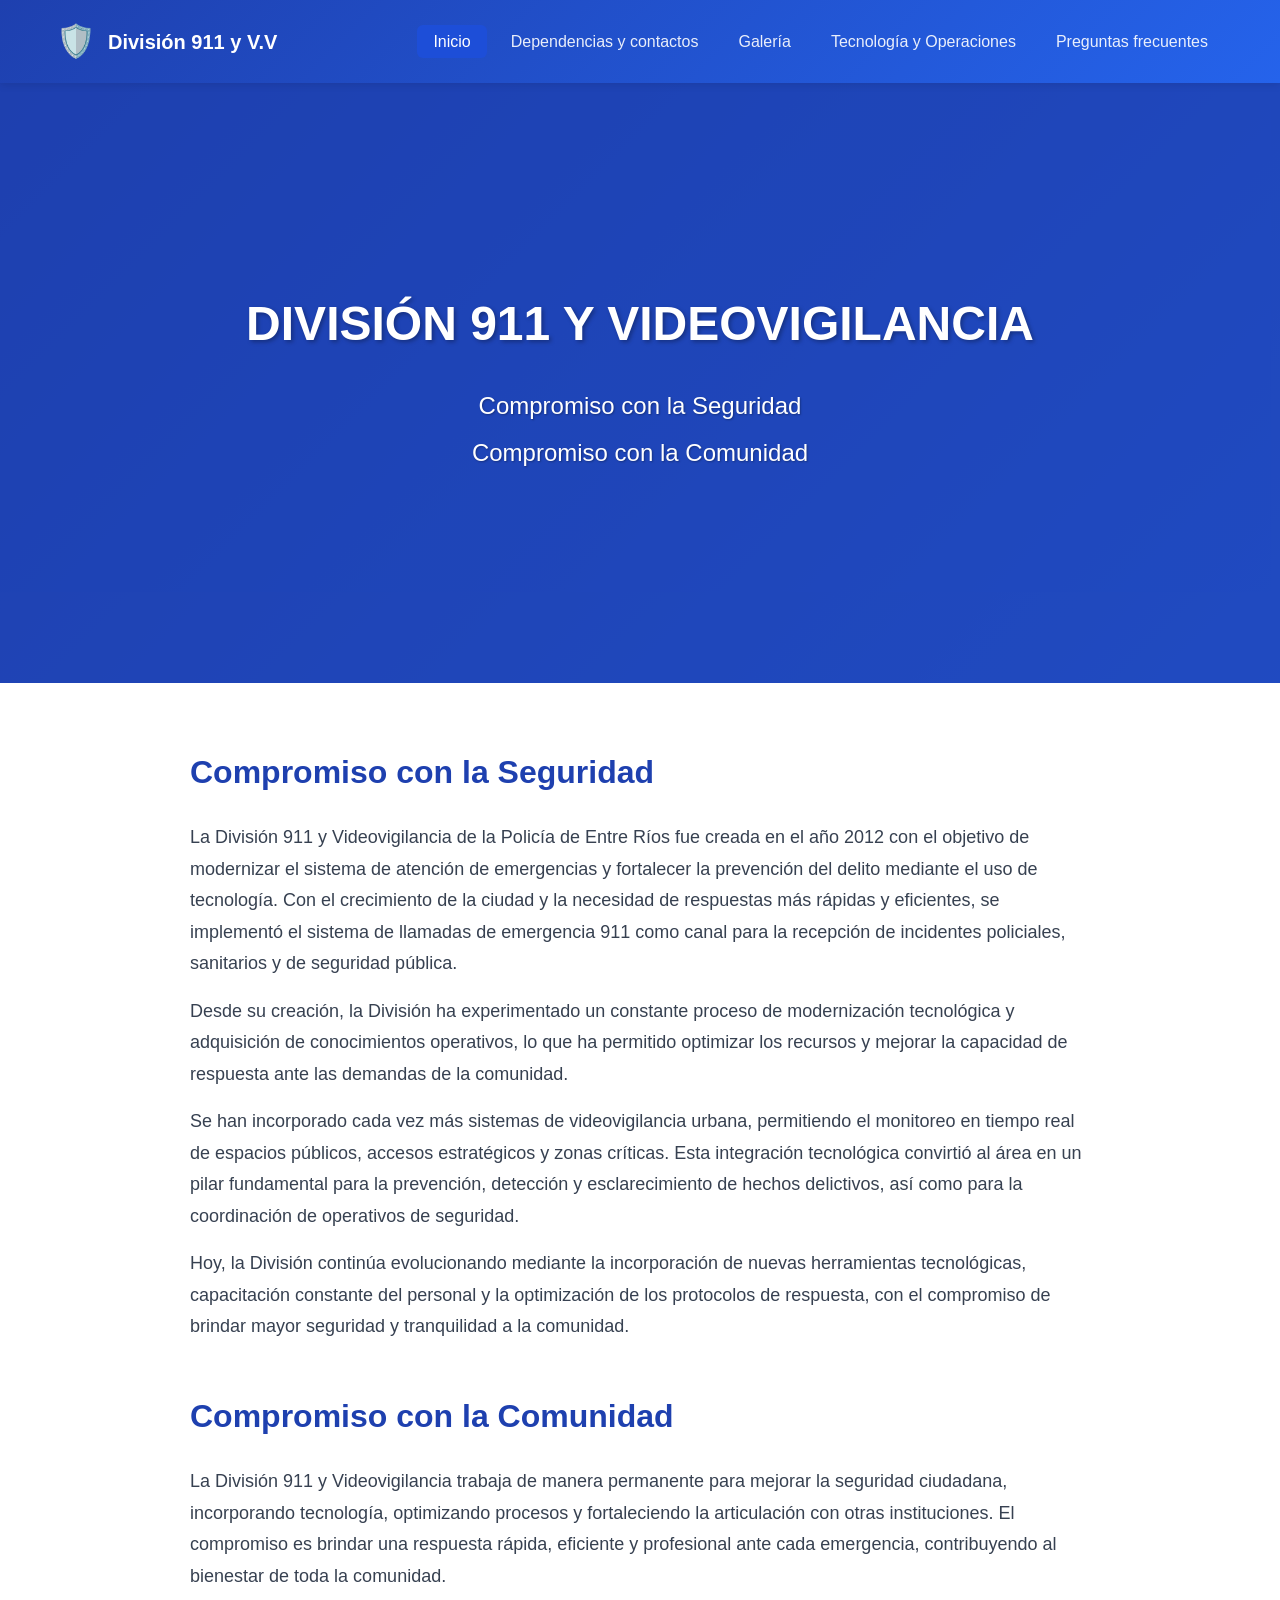
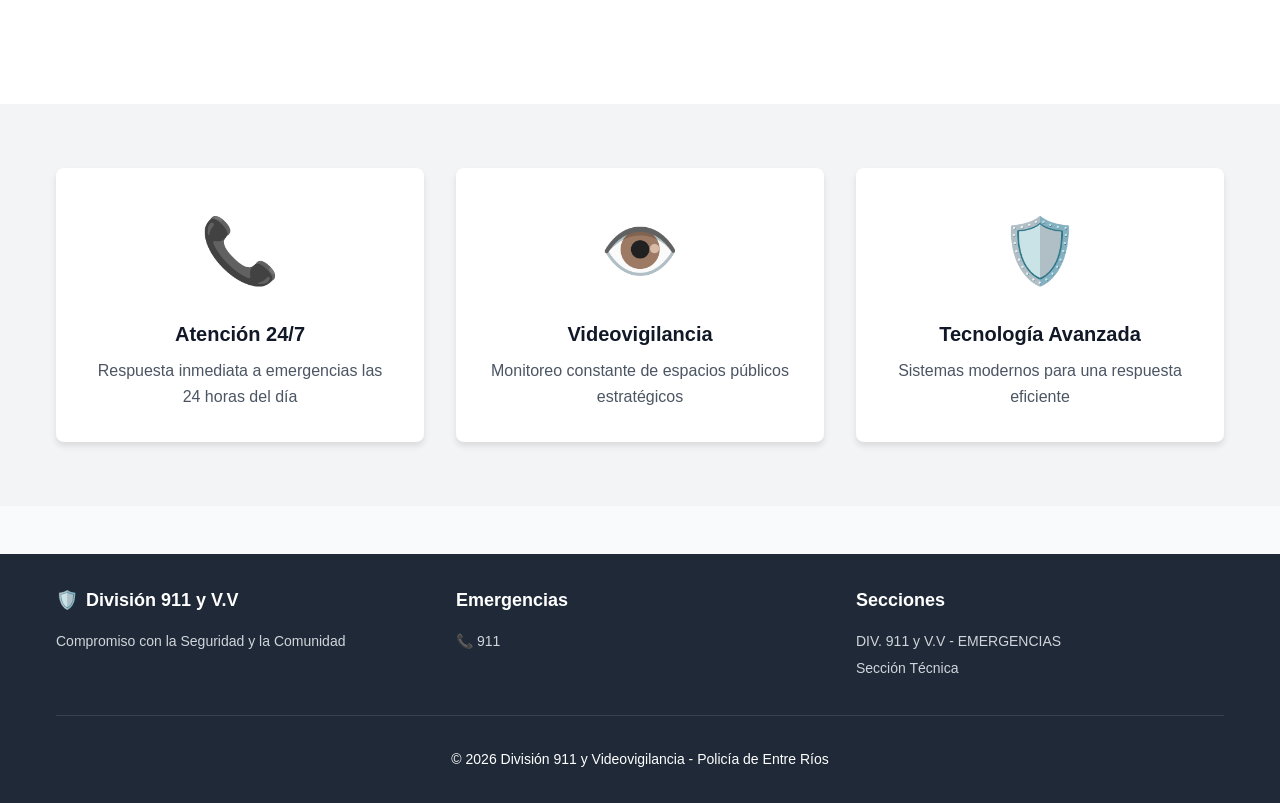
==== index.html @ e8bde353 "first commit" ====
<!DOCTYPE html>
<html lang="es">
<head>
    <meta charset="UTF-8">
    <meta name="viewport" content="width=device-width, initial-scale=1.0">
    <meta name="description" content="División 911 y Videovigilancia - Compromiso con la Seguridad y la Comunidad">
    <title>División 911 y V.V - Inicio</title>
    <link rel="stylesheet" href="css/styles.css">
</head>
<body>
    <header id="header"></header>
    
    <section class="hero-video">
        <div class="video-container">
            <iframe 
                src="https://drive.google.com/file/d/1fUwduKZ1fBTt2xZJSn-AL88l_NftDpho/preview" 
                allow="autoplay"
                allowfullscreen>
            </iframe>
        </div>
        <div class="hero-overlay">
            <div class="container">
                <h1 class="hero-title">DIVISIÓN 911 Y VIDEOVIGILANCIA</h1>
                <p class="hero-subtitle">Compromiso con la Seguridad</p>
                <p class="hero-subtitle">Compromiso con la Comunidad</p>
            </div>
        </div>
    </section>

    <section class="content-section bg-white">
        <div class="container">
            <div class="content-wrapper">
                <div class="content-block">
                    <h2 class="section-title">Compromiso con la Seguridad</h2>
                    <div class="text-content">
                        <p>
                            La División 911 y Videovigilancia de la Policía de Entre Ríos fue creada en el año 2012 con el objetivo de modernizar el sistema de atención de emergencias y fortalecer la prevención del delito mediante el uso de tecnología. Con el crecimiento de la ciudad y la necesidad de respuestas más rápidas y eficientes, se implementó el sistema de llamadas de emergencia 911 como canal para la recepción de incidentes policiales, sanitarios y de seguridad pública.
                        </p>
                        <p>
                            Desde su creación, la División ha experimentado un constante proceso de modernización tecnológica y adquisición de conocimientos operativos, lo que ha permitido optimizar los recursos y mejorar la capacidad de respuesta ante las demandas de la comunidad.
                        </p>
                        <p>
                            Se han incorporado cada vez más sistemas de videovigilancia urbana, permitiendo el monitoreo en tiempo real de espacios públicos, accesos estratégicos y zonas críticas. Esta integración tecnológica convirtió al área en un pilar fundamental para la prevención, detección y esclarecimiento de hechos delictivos, así como para la coordinación de operativos de seguridad.
                        </p>
                        <p>
                            Hoy, la División continúa evolucionando mediante la incorporación de nuevas herramientas tecnológicas, capacitación constante del personal y la optimización de los protocolos de respuesta, con el compromiso de brindar mayor seguridad y tranquilidad a la comunidad.
                        </p>
                    </div>
                </div>

                <div class="content-block">
                    <h2 class="section-title">Compromiso con la Comunidad</h2>
                    <div class="text-content">
                        <p>
                            La División 911 y Videovigilancia trabaja de manera permanente para mejorar la seguridad ciudadana, incorporando tecnología, optimizando procesos y fortaleciendo la articulación con otras instituciones. El compromiso es brindar una respuesta rápida, eficiente y profesional ante cada emergencia, contribuyendo al bienestar de toda la comunidad.
                        </p>
                    </div>
                </div>
            </div>
        </div>
    </section>

    <section class="features-section">
        <div class="container">
            <div class="features-grid">
                <div class="feature-card">
                    <div class="feature-icon">📞</div>
                    <h3>Atención 24/7</h3>
                    <p>Respuesta inmediata a emergencias las 24 horas del día</p>
                </div>
                <div class="feature-card">
                    <div class="feature-icon">👁️</div>
                    <h3>Videovigilancia</h3>
                    <p>Monitoreo constante de espacios públicos estratégicos</p>
                </div>
                <div class="feature-card">
                    <div class="feature-icon">🛡️</div>
                    <h3>Tecnología Avanzada</h3>
                    <p>Sistemas modernos para una respuesta eficiente</p>
                </div>
            </div>
        </div>
    </section>

    <footer id="footer"></footer>

    <script src="js/main.js"></script>
</body>
</html>
---- css/styles.css ----
* {
    margin: 0;
    padding: 0;
    box-sizing: border-box;
}

:root {
    --primary-50: #eff6ff;
    --primary-100: #dbeafe;
    --primary-200: #bfdbfe;
    --primary-300: #93c5fd;
    --primary-400: #60a5fa;
    --primary-500: #3b82f6;
    --primary-600: #2563eb;
    --primary-700: #1d4ed8;
    --primary-800: #1e40af;
    --primary-900: #1e3a8a;
    --gray-50: #f9fafb;
    --gray-100: #f3f4f6;
    --gray-200: #e5e7eb;
    --gray-300: #d1d5db;
    --gray-600: #4b5563;
    --gray-700: #374151;
    --gray-800: #1f2937;
    --gray-900: #111827;
}

body {
    font-family: -apple-system, BlinkMacSystemFont, 'Segoe UI', Roboto, 'Helvetica Neue', Arial, sans-serif;
    line-height: 1.6;
    color: var(--gray-900);
    background-color: var(--gray-50);
}

.container {
    max-width: 1200px;
    margin: 0 auto;
    padding: 0 1rem;
}

header {
    background: linear-gradient(135deg, var(--primary-800), var(--primary-600));
    color: white;
    position: sticky;
    top: 0;
    z-index: 1000;
    box-shadow: 0 2px 8px rgba(0,0,0,0.1);
}

.header-content {
    display: flex;
    justify-content: space-between;
    align-items: center;
    padding: 1rem 0;
}

.logo {
    display: flex;
    align-items: center;
    gap: 0.75rem;
    font-size: 1.25rem;
    font-weight: bold;
    text-decoration: none;
    color: white;
}

.logo-icon {
    font-size: 2rem;
}

nav ul {
    display: flex;
    list-style: none;
    gap: 0.5rem;
}

nav a {
    color: rgba(255, 255, 255, 0.9);
    text-decoration: none;
    padding: 0.5rem 1rem;
    border-radius: 0.375rem;
    transition: all 0.3s;
}

nav a:hover,
nav a.active {
    background-color: var(--primary-700);
    color: white;
}

.mobile-menu-btn {
    display: none;
    background: none;
    border: none;
    color: white;
    font-size: 1.5rem;
    cursor: pointer;
    padding: 0.5rem;
}

.mobile-nav {
    display: none;
    padding-bottom: 1rem;
}

.mobile-nav.active {
    display: block;
}

.mobile-nav ul {
    flex-direction: column;
    gap: 0;
}

.mobile-nav a {
    display: block;
}

.hero-video {
    position: relative;
    width: 100%;
    height: 600px;
    overflow: hidden;
    background: linear-gradient(135deg, var(--primary-800), var(--primary-600));
}

.video-container {
    position: absolute;
    top: 0;
    left: 0;
    width: 100%;
    height: 100%;
}

.video-container iframe {
    width: 100%;
    height: 100%;
    border: none;
    pointer-events: none;
}

.hero-overlay {
    position: absolute;
    top: 0;
    left: 0;
    width: 100%;
    height: 100%;
    background: rgba(30, 64, 175, 0.7);
    display: flex;
    align-items: center;
    justify-content: center;
    text-align: center;
    color: white;
}

.hero-title {
    font-size: 3rem;
    font-weight: bold;
    margin-bottom: 1.5rem;
    text-shadow: 2px 2px 4px rgba(0,0,0,0.3);
}

.hero-subtitle {
    font-size: 1.5rem;
    margin-bottom: 0.5rem;
    text-shadow: 1px 1px 2px rgba(0,0,0,0.3);
}

.page-hero {
    background: linear-gradient(135deg, var(--primary-700), var(--primary-500));
    color: white;
    padding: 4rem 0;
    text-align: center;
}

.page-hero h1 {
    font-size: 2.5rem;
    font-weight: bold;
    margin-bottom: 1rem;
}

.page-hero p {
    font-size: 1.25rem;
}

.hero-icon {
    font-size: 4rem;
    margin-bottom: 1rem;
}

.content-section {
    padding: 4rem 0;
}

.bg-white {
    background-color: white;
}

.bg-gray {
    background-color: var(--gray-50);
}

.content-wrapper {
    max-width: 900px;
    margin: 0 auto;
}

.content-block {
    margin-bottom: 3rem;
}

.section-title {
    font-size: 2rem;
    font-weight: bold;
    color: var(--primary-800);
    margin-bottom: 1.5rem;
}

.text-content p {
    margin-bottom: 1rem;
    color: var(--gray-700);
    font-size: 1.125rem;
    line-height: 1.75;
}

.features-section {
    background-color: var(--gray-100);
    padding: 4rem 0;
}

.features-grid {
    display: grid;
    grid-template-columns: repeat(auto-fit, minmax(280px, 1fr));
    gap: 2rem;
}

.feature-card {
    background: white;
    padding: 2rem;
    border-radius: 0.5rem;
    box-shadow: 0 4px 6px rgba(0,0,0,0.1);
    text-align: center;
    transition: transform 0.3s, box-shadow 0.3s;
}

.feature-card:hover {
    transform: translateY(-5px);
    box-shadow: 0 10px 20px rgba(0,0,0,0.15);
}

.feature-icon {
    font-size: 4rem;
    margin-bottom: 1rem;
}

.feature-card h3 {
    font-size: 1.25rem;
    font-weight: bold;
    margin-bottom: 0.5rem;
    color: var(--gray-900);
}

.feature-card p {
    color: var(--gray-600);
}

.contact-grid {
    display: grid;
    grid-template-columns: repeat(auto-fit, minmax(300px, 1fr));
    gap: 2rem;
    margin-bottom: 3rem;
}

.contact-card {
    background: linear-gradient(135deg, var(--primary-50), white);
    padding: 2rem;
    border-radius: 0.5rem;
    box-shadow: 0 4px 6px rgba(0,0,0,0.1);
    border: 1px solid var(--primary-100);
}

.contact-header {
    display: flex;
    align-items: center;
    margin-bottom: 1rem;
}

.contact-icon {
    background-color: var(--primary-600);
    color: white;
    padding: 0.75rem;
    border-radius: 0.5rem;
    margin-right: 1rem;
    font-size: 1.5rem;
}

.contact-card h2 {
    font-size: 1.5rem;
    font-weight: bold;
    color: var(--primary-800);
}

.emergency-number {
    font-size: 2.5rem;
    font-weight: bold;
    color: var(--primary-600);
    margin: 1rem 0;
}

.contact-info {
    color: var(--gray-700);
    margin: 0.5rem 0;
}

.sections-list {
    background: white;
    padding: 2rem;
    border-radius: 0.5rem;
    box-shadow: 0 4px 6px rgba(0,0,0,0.1);
    border: 1px solid var(--gray-200);
}

.section-items {
    display: flex;
    flex-direction: column;
    gap: 1rem;
}

.section-item {
    display: flex;
    align-items: flex-start;
    gap: 1rem;
}

.section-icon {
    background-color: var(--primary-100);
    color: var(--primary-600);
    padding: 0.5rem;
    border-radius: 0.375rem;
    font-size: 1.25rem;
    flex-shrink: 0;
}

.section-item h3 {
    font-size: 1.125rem;
    font-weight: bold;
    color: var(--gray-800);
    margin-bottom: 0.25rem;
}

.section-item p {
    color: var(--gray-600);
}

.gallery-grid {
    display: grid;
    grid-template-columns: repeat(auto-fill, minmax(300px, 1fr));
    gap: 1.5rem;
    margin-bottom: 3rem;
}

.gallery-item {
    background: white;
    border-radius: 0.5rem;
    box-shadow: 0 4px 6px rgba(0,0,0,0.1);
    overflow: hidden;
    transition: transform 0.3s, box-shadow 0.3s;
}

.gallery-item:hover {
    transform: translateY(-5px);
    box-shadow: 0 10px 20px rgba(0,0,0,0.15);
}

.gallery-image {
    width: 100%;
    height: 250px;
    object-fit: cover;
    background: linear-gradient(135deg, var(--primary-100), var(--primary-50));
    display: flex;
    align-items: center;
    justify-content: center;
    font-size: 4rem;
    color: var(--primary-300);
}

.gallery-info {
    padding: 1rem;
}

.gallery-category {
    display: inline-block;
    background-color: var(--primary-100);
    color: var(--primary-700);
    font-size: 0.75rem;
    font-weight: 600;
    padding: 0.25rem 0.75rem;
    border-radius: 9999px;
    margin-bottom: 0.5rem;
}

.gallery-info h3 {
    font-size: 1.125rem;
    font-weight: bold;
    color: var(--gray-800);
}

.info-box {
    background-color: var(--primary-50);
    border-left: 4px solid var(--primary-600);
    padding: 1.5rem;
    border-radius: 0 0.5rem 0.5rem 0;
    display: flex;
    gap: 1rem;
}

.info-icon {
    font-size: 1.5rem;
    color: var(--primary-600);
    flex-shrink: 0;
}

.info-box h3 {
    font-size: 1.125rem;
    font-weight: bold;
    color: var(--primary-800);
    margin-bottom: 0.5rem;
}

.info-box p {
    color: var(--gray-700);
    line-height: 1.6;
}

.tech-sections {
    display: flex;
    flex-direction: column;
    gap: 2rem;
}

.tech-card {
    background: white;
    border-radius: 0.5rem;
    box-shadow: 0 4px 6px rgba(0,0,0,0.1);
    overflow: hidden;
    transition: transform 0.3s, box-shadow 0.3s;
}

.tech-card:hover {
    transform: translateY(-3px);
    box-shadow: 0 10px 20px rgba(0,0,0,0.15);
}

.tech-header {
    padding: 1.5rem;
    color: white;
    display: flex;
    align-items: center;
    gap: 1rem;
}

.tech-icon {
    background-color: rgba(255, 255, 255, 0.2);
    padding: 0.75rem;
    border-radius: 0.5rem;
    font-size: 2rem;
}

.tech-header h2 {
    font-size: 1.5rem;
    font-weight: bold;
    text-transform: uppercase;
}

.tech-content {
    padding: 1.5rem;
}

.tech-content p {
    color: var(--gray-700);
    line-height: 1.75;
    margin-bottom: 1rem;
}

.tech-content p:last-child {
    margin-bottom: 0;
}

.color-blue .tech-header {
    background: linear-gradient(135deg, #3b82f6, #2563eb);
}

.color-green .tech-header {
    background: linear-gradient(135deg, #10b981, #059669);
}

.color-purple .tech-header {
    background: linear-gradient(135deg, #8b5cf6, #7c3aed);
}

.color-pink .tech-header {
    background: linear-gradient(135deg, #ec4899, #db2777);
}

.color-indigo .tech-header {
    background: linear-gradient(135deg, #6366f1, #4f46e5);
}

.color-orange .tech-header {
    background: linear-gradient(135deg, #f97316, #ea580c);
}

.color-red .tech-header {
    background: linear-gradient(135deg, #ef4444, #dc2626);
}

.faq-list {
    display: flex;
    flex-direction: column;
    gap: 1rem;
    margin: 2rem 0;
}

.faq-item {
    background: white;
    border-radius: 0.5rem;
    box-shadow: 0 2px 4px rgba(0,0,0,0.1);
    overflow: hidden;
}

.faq-question {
    width: 100%;
    padding: 1rem 1.5rem;
    background: none;
    border: none;
    text-align: left;
    font-size: 1.125rem;
    font-weight: bold;
    color: var(--gray-800);
    cursor: pointer;
    display: flex;
    justify-content: space-between;
    align-items: center;
    transition: background-color 0.3s;
}

.faq-question:hover {
    background-color: var(--gray-50);
}

.faq-icon {
    color: var(--primary-600);
    font-size: 1.5rem;
    transition: transform 0.3s;
}

.faq-item.active .faq-icon {
    transform: rotate(180deg);
}

.faq-answer {
    max-height: 0;
    overflow: hidden;
    transition: max-height 0.3s ease;
}

.faq-item.active .faq-answer {
    max-height: 500px;
}

.faq-answer-content {
    padding: 1rem 1.5rem;
    background-color: var(--gray-50);
    border-top: 1px solid var(--gray-200);
    color: var(--gray-700);
    line-height: 1.75;
}

.cta-box {
    background: white;
    padding: 2rem;
    border-radius: 0.5rem;
    box-shadow: 0 4px 6px rgba(0,0,0,0.1);
    text-align: center;
    margin-top: 3rem;
}

.cta-box h3 {
    font-size: 1.5rem;
    font-weight: bold;
    color: var(--primary-800);
    margin-bottom: 1rem;
}

.cta-box p {
    color: var(--gray-700);
    margin-bottom: 1.5rem;
    line-height: 1.6;
}

.cta-button {
    display: inline-flex;
    align-items: center;
    justify-content: center;
    background-color: var(--primary-600);
    color: white;
    padding: 0.75rem 2rem;
    border-radius: 0.5rem;
    font-weight: bold;
    font-size: 1.125rem;
    cursor: pointer;
    transition: background-color 0.3s;
}

.cta-button:hover {
    background-color: var(--primary-700);
}

footer {
    background-color: var(--gray-800);
    color: white;
    padding: 2rem 0;
    margin-top: 3rem;
}

.footer-content {
    display: grid;
    grid-template-columns: repeat(auto-fit, minmax(250px, 1fr));
    gap: 2rem;
    margin-bottom: 2rem;
}

.footer-section h3 {
    font-size: 1.125rem;
    font-weight: bold;
    margin-bottom: 1rem;
    display: flex;
    align-items: center;
    gap: 0.5rem;
}

.footer-section p,
.footer-section ul {
    color: var(--gray-300);
    font-size: 0.875rem;
}

.footer-section ul {
    list-style: none;
}

.footer-section li {
    margin-bottom: 0.25rem;
}

.footer-bottom {
    margin-top: 2rem;
    padding-top: 2rem;
    border-top: 1px solid var(--gray-700);
    text-align: center;
    color: var(--gray-400);
    font-size: 0.875rem;
}

@media (max-width: 768px) {
    nav {
        display: none;
    }

    .mobile-menu-btn {
        display: block;
    }

    .hero-title {
        font-size: 2rem;
    }

    .hero-subtitle {
        font-size: 1.125rem;
    }

    .hero-video {
        height: 400px;
    }

    .page-hero h1 {
        font-size: 2rem;
    }

    .section-title {
        font-size: 1.5rem;
    }

    .gallery-grid {
        grid-template-columns: 1fr;
    }

    .features-grid {
        grid-template-columns: 1fr;
    }

    .contact-grid {
        grid-template-columns: 1fr;
    }
}
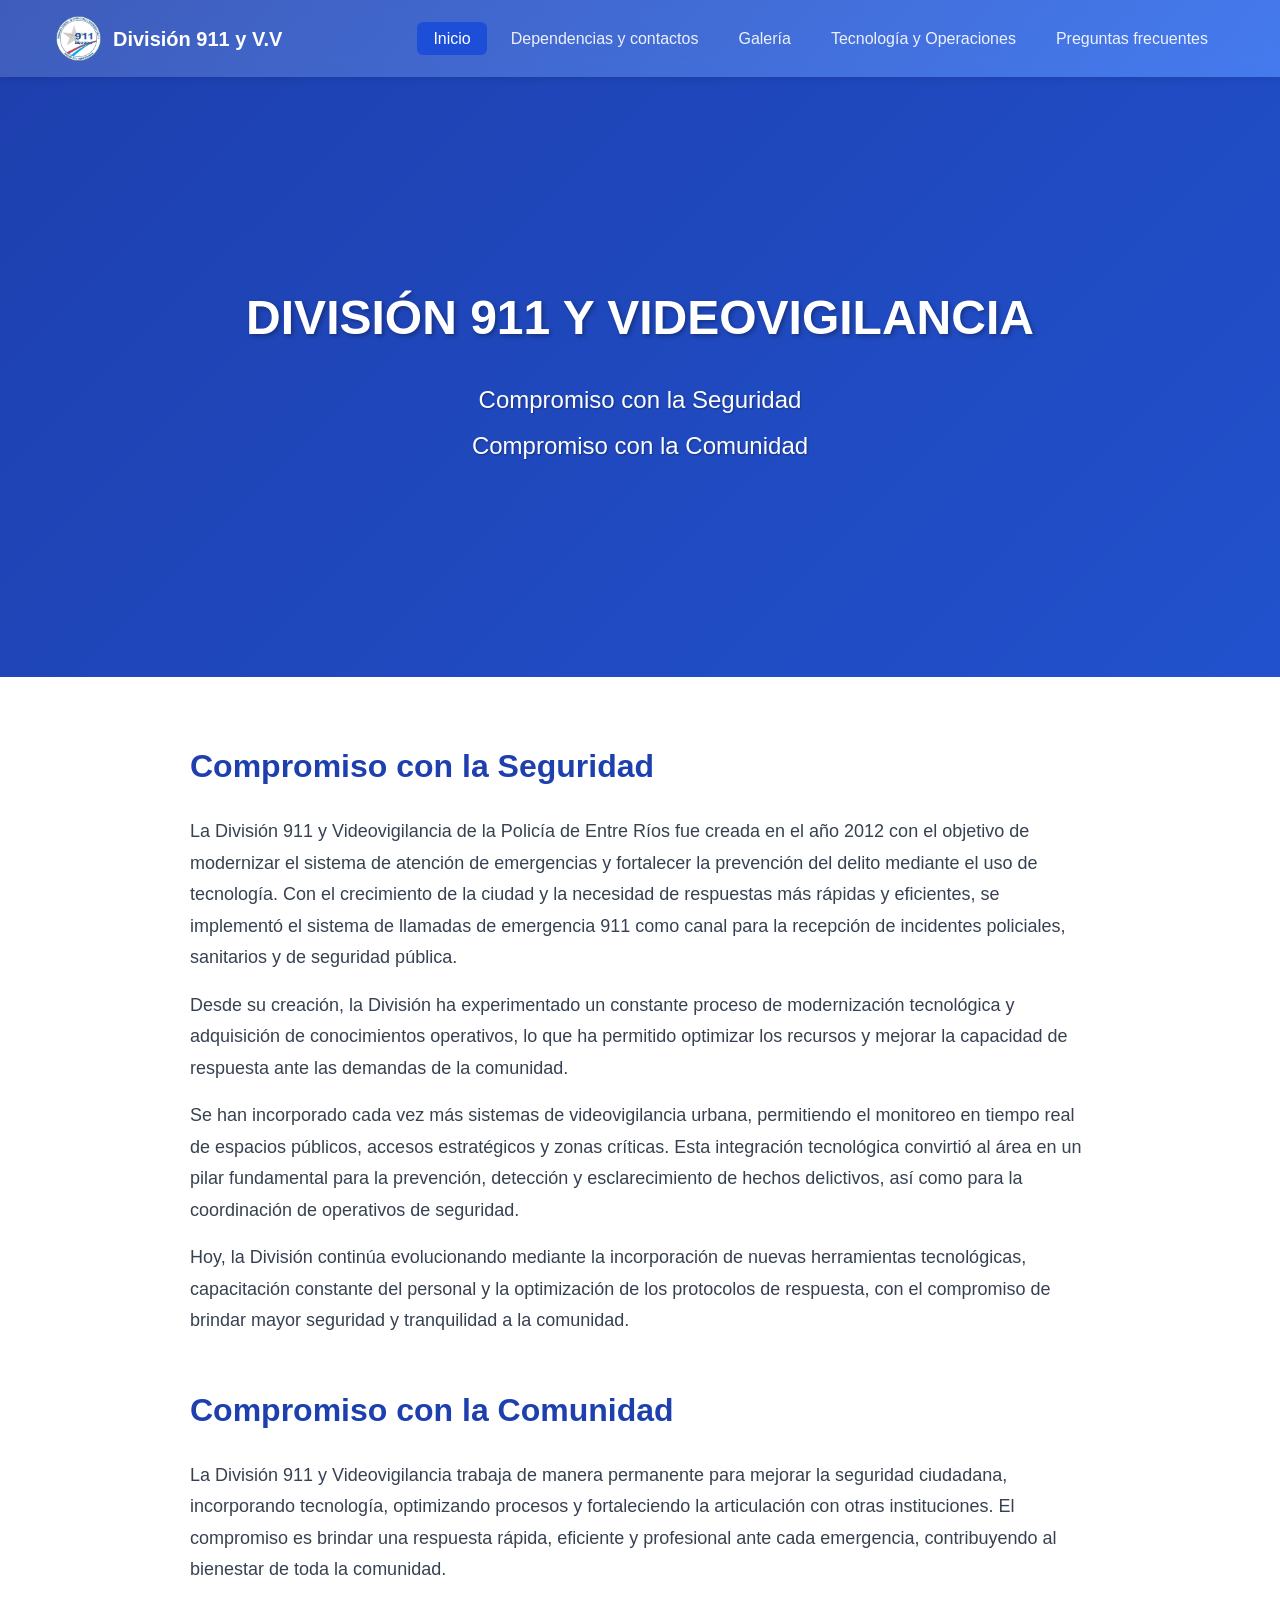
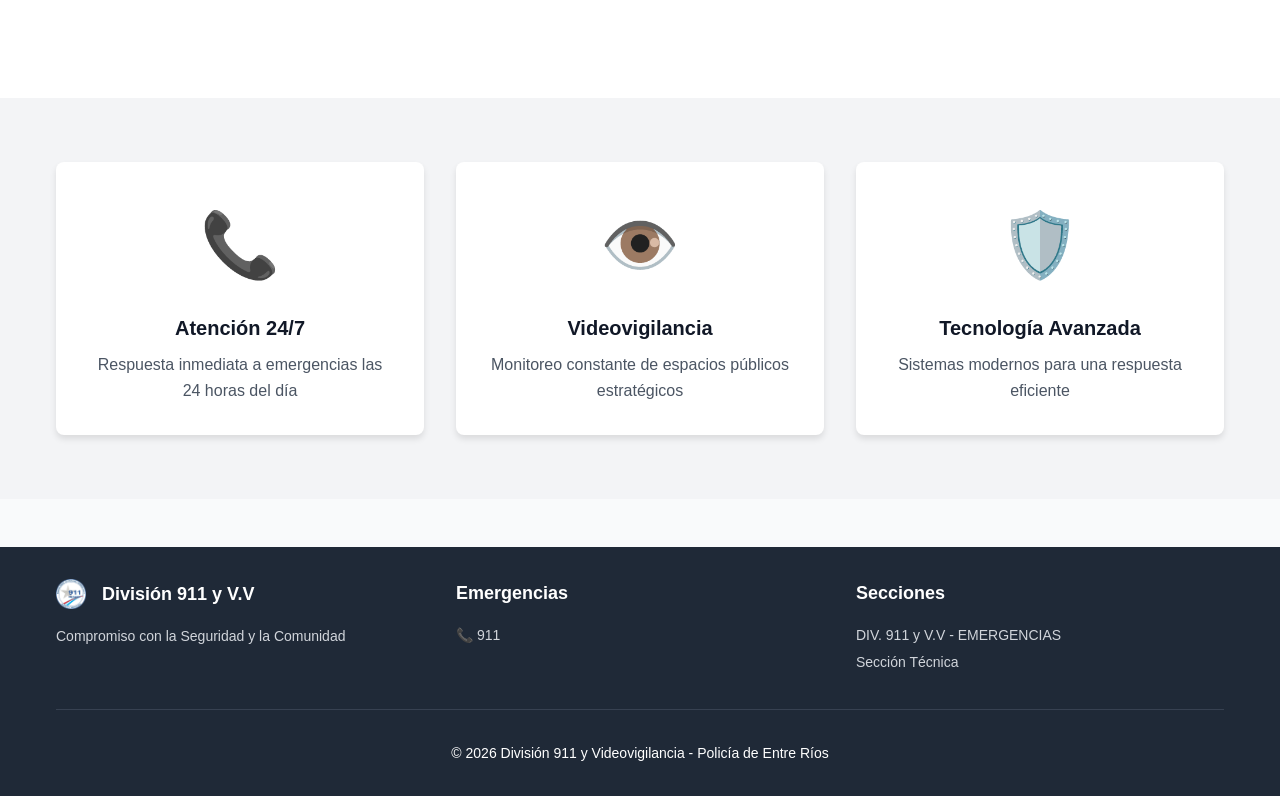
==== commit 3a455e81: "Agregar logo oficial del 911, video hero local y documentación de recursos - Agregar logo-911.png en" ====
--- a/index.html
+++ b/index.html
@@ -5,6 +5,7 @@
     <meta name="viewport" content="width=device-width, initial-scale=1.0">
     <meta name="description" content="División 911 y Videovigilancia - Compromiso con la Seguridad y la Comunidad">
     <title>División 911 y V.V - Inicio</title>
+    <link rel="icon" type="image/png" href="images/logo-911.png">
     <link rel="stylesheet" href="css/styles.css">
 </head>
 <body>
@@ -12,11 +13,10 @@
     
     <section class="hero-video">
         <div class="video-container">
-            <iframe 
-                src="https://drive.google.com/file/d/1fUwduKZ1fBTt2xZJSn-AL88l_NftDpho/preview" 
-                allow="autoplay"
-                allowfullscreen>
-            </iframe>
+            <video id="heroVideo" autoplay muted loop playsinline>
+                <source src="videos/hero-video.mp4" type="video/mp4">
+                Tu navegador no soporta el elemento de video.
+            </video>
         </div>
         <div class="hero-overlay">
             <div class="container">
--- a/css/styles.css
+++ b/css/styles.css
@@ -39,12 +39,13 @@
 }
 
 header {
-    background: linear-gradient(135deg, var(--primary-800), var(--primary-600));
+    background: linear-gradient(135deg, rgba(30, 64, 175, 0.85), rgba(37, 99, 235, 0.85));
     color: white;
     position: sticky;
     top: 0;
     z-index: 1000;
     box-shadow: 0 2px 8px rgba(0,0,0,0.1);
+    backdrop-filter: blur(10px);
 }
 
 .header-content {
@@ -66,6 +67,12 @@
 
 .logo-icon {
     font-size: 2rem;
+}
+
+.logo-image {
+    height: 45px;
+    width: auto;
+    object-fit: contain;
 }
 
 nav ul {
@@ -130,11 +137,13 @@
     left: 0;
     width: 100%;
     height: 100%;
-}
-
-.video-container iframe {
+    overflow: hidden;
+}
+
+.video-container video {
     width: 100%;
     height: 100%;
+    object-fit: cover;
     border: none;
     pointer-events: none;
 }
@@ -145,7 +154,7 @@
     left: 0;
     width: 100%;
     height: 100%;
-    background: rgba(30, 64, 175, 0.7);
+    background: rgba(30, 64, 175, 0.5);
     display: flex;
     align-items: center;
     justify-content: center;
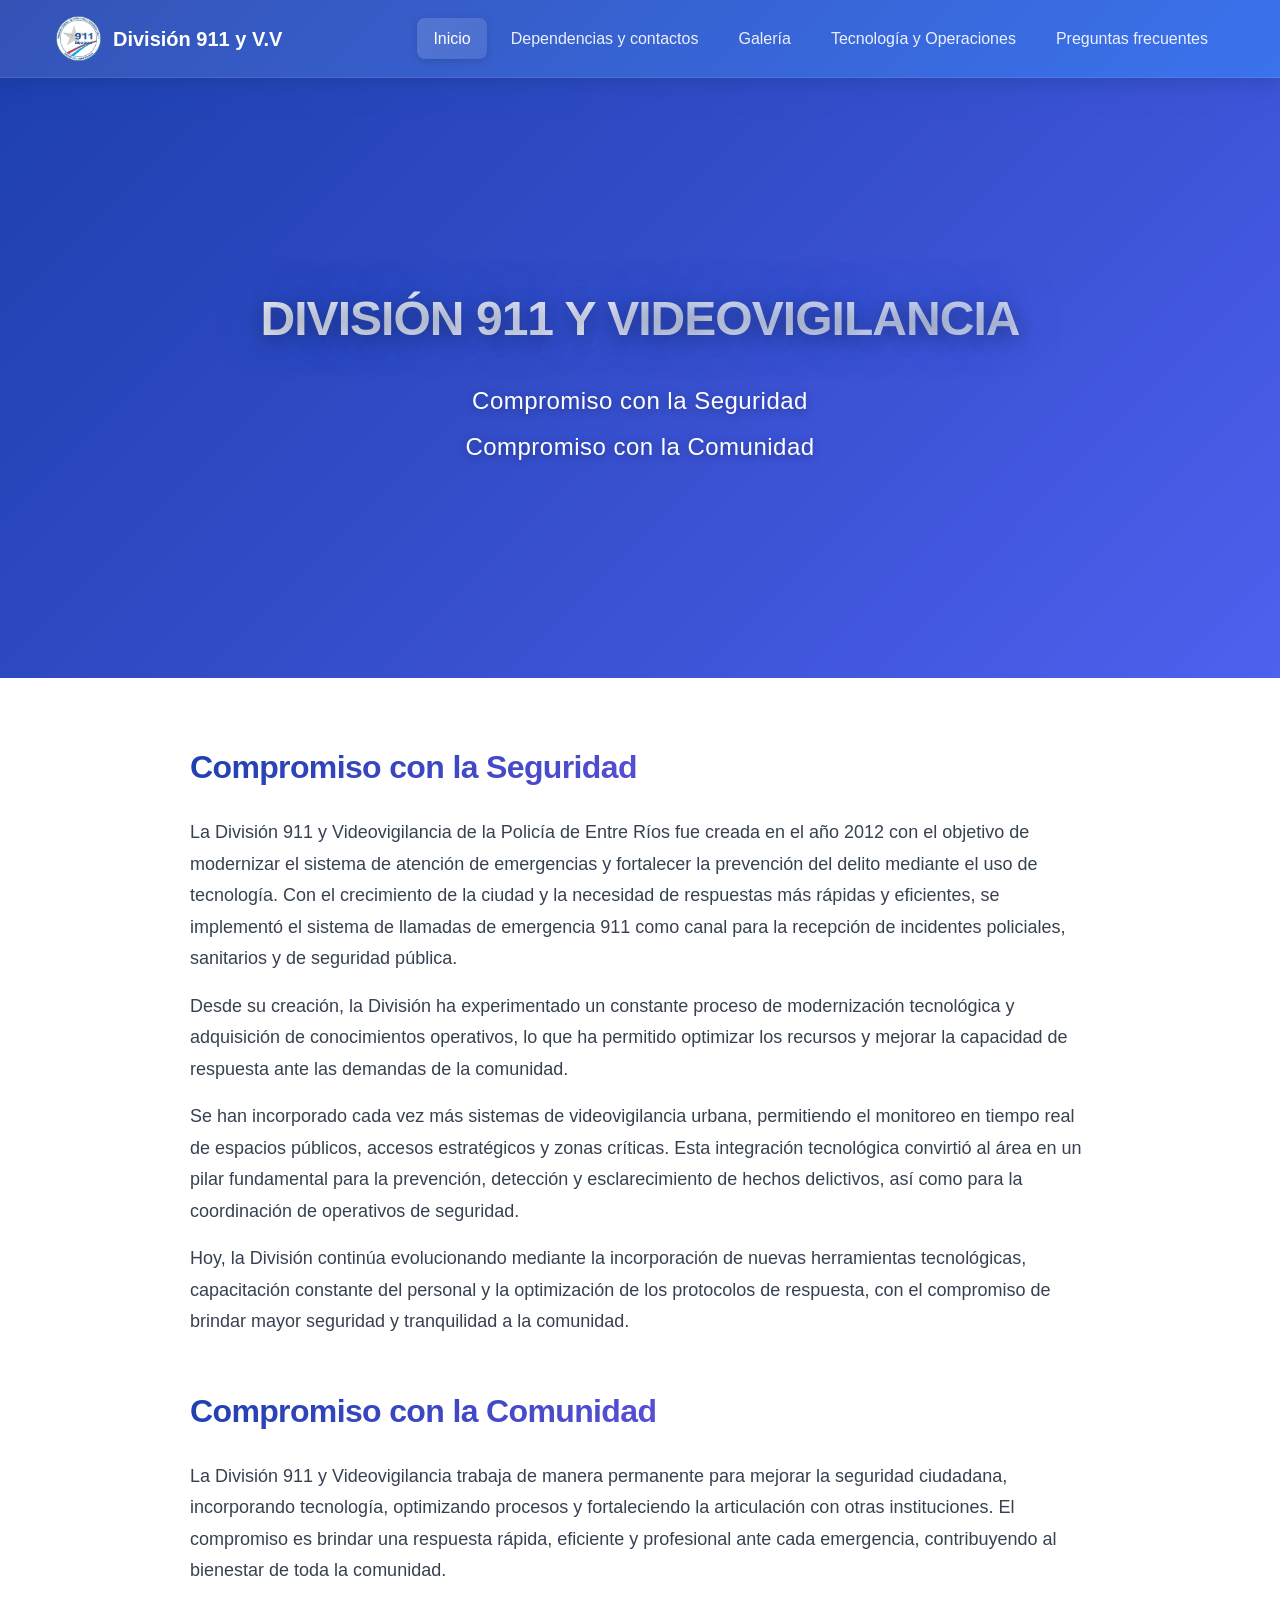
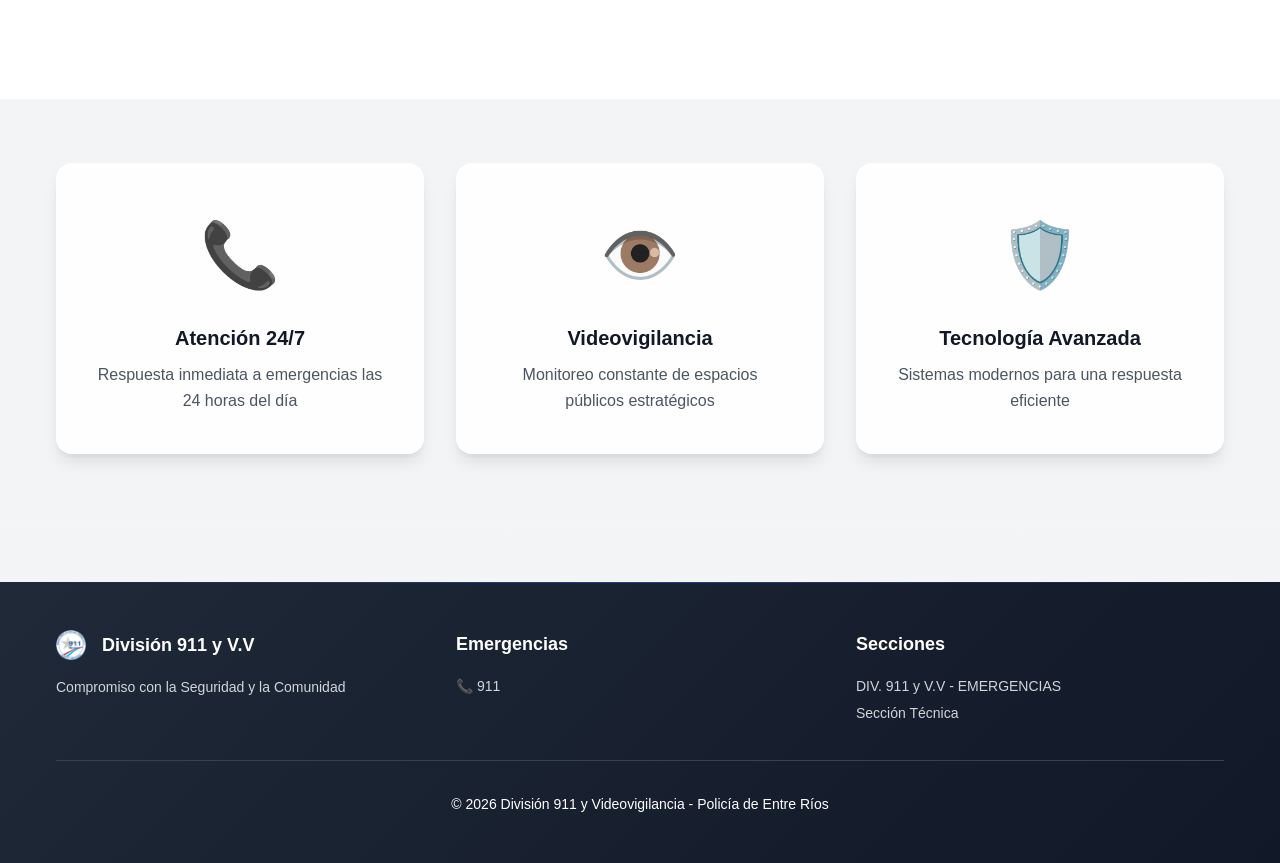
==== commit b22fa795: "Agregar sistema de animaciones CSS y mejorar estilos visuales del sitio - Crear animations.css con k" ====
--- a/index.html
+++ b/index.html
@@ -7,6 +7,7 @@
     <title>División 911 y V.V - Inicio</title>
     <link rel="icon" type="image/png" href="images/logo-911.png">
     <link rel="stylesheet" href="css/styles.css">
+    <link rel="stylesheet" href="css/animations.css">
 </head>
 <body>
     <header id="header"></header>
--- a/css/styles.css
+++ b/css/styles.css
@@ -23,13 +23,22 @@
     --gray-700: #374151;
     --gray-800: #1f2937;
     --gray-900: #111827;
+    --accent-cyan: #06b6d4;
+    --accent-purple: #8b5cf6;
+    --accent-pink: #ec4899;
+    --shadow-sm: 0 1px 2px 0 rgba(0, 0, 0, 0.05);
+    --shadow-md: 0 4px 6px -1px rgba(0, 0, 0, 0.1), 0 2px 4px -1px rgba(0, 0, 0, 0.06);
+    --shadow-lg: 0 10px 15px -3px rgba(0, 0, 0, 0.1), 0 4px 6px -2px rgba(0, 0, 0, 0.05);
+    --shadow-xl: 0 20px 25px -5px rgba(0, 0, 0, 0.1), 0 10px 10px -5px rgba(0, 0, 0, 0.04);
+    --shadow-glow: 0 0 20px rgba(37, 99, 235, 0.3);
 }
 
 body {
     font-family: -apple-system, BlinkMacSystemFont, 'Segoe UI', Roboto, 'Helvetica Neue', Arial, sans-serif;
     line-height: 1.6;
     color: var(--gray-900);
-    background-color: var(--gray-50);
+    background: linear-gradient(to bottom, #f9fafb 0%, #f3f4f6 100%);
+    min-height: 100vh;
 }
 
 .container {
@@ -39,13 +48,14 @@
 }
 
 header {
-    background: linear-gradient(135deg, rgba(30, 64, 175, 0.85), rgba(37, 99, 235, 0.85));
+    background: linear-gradient(135deg, rgba(30, 64, 175, 0.9), rgba(37, 99, 235, 0.9));
     color: white;
     position: sticky;
     top: 0;
     z-index: 1000;
-    box-shadow: 0 2px 8px rgba(0,0,0,0.1);
-    backdrop-filter: blur(10px);
+    box-shadow: 0 4px 20px rgba(0, 0, 0, 0.15), 0 0 40px rgba(37, 99, 235, 0.2);
+    backdrop-filter: blur(20px) saturate(180%);
+    border-bottom: 1px solid rgba(255, 255, 255, 0.1);
 }
 
 .header-content {
@@ -56,7 +66,7 @@
 }
 
 .logo {
-    display: flex;
+    display: inline-flex;
     align-items: center;
     gap: 0.75rem;
     font-size: 1.25rem;
@@ -85,14 +95,17 @@
     color: rgba(255, 255, 255, 0.9);
     text-decoration: none;
     padding: 0.5rem 1rem;
-    border-radius: 0.375rem;
-    transition: all 0.3s;
+    border-radius: 0.5rem;
+    transition: all 0.3s cubic-bezier(0.4, 0, 0.2, 1);
+    position: relative;
+    display: inline-block;
 }
 
 nav a:hover,
 nav a.active {
-    background-color: var(--primary-700);
+    background: linear-gradient(135deg, rgba(255, 255, 255, 0.15), rgba(255, 255, 255, 0.1));
     color: white;
+    box-shadow: 0 2px 8px rgba(0, 0, 0, 0.15);
 }
 
 .mobile-menu-btn {
@@ -116,11 +129,12 @@
 
 .mobile-nav ul {
     flex-direction: column;
-    gap: 0;
+    gap: 0.25rem;
 }
 
 .mobile-nav a {
     display: block;
+    width: 100%;
 }
 
 .hero-video {
@@ -154,7 +168,7 @@
     left: 0;
     width: 100%;
     height: 100%;
-    background: rgba(30, 64, 175, 0.5);
+    background: linear-gradient(135deg, rgba(30, 64, 175, 0.6), rgba(139, 92, 246, 0.4));
     display: flex;
     align-items: center;
     justify-content: center;
@@ -164,22 +178,62 @@
 
 .hero-title {
     font-size: 3rem;
-    font-weight: bold;
+    font-weight: 800;
     margin-bottom: 1.5rem;
-    text-shadow: 2px 2px 4px rgba(0,0,0,0.3);
+    text-shadow: 0 4px 20px rgba(0, 0, 0, 0.4), 0 0 40px rgba(37, 99, 235, 0.5);
+    letter-spacing: -0.02em;
+    background: linear-gradient(to right, #ffffff, #e0e7ff);
+    -webkit-background-clip: text;
+    -webkit-text-fill-color: transparent;
+    background-clip: text;
+    animation: fadeInUp 0.8s ease-out;
 }
 
 .hero-subtitle {
     font-size: 1.5rem;
     margin-bottom: 0.5rem;
-    text-shadow: 1px 1px 2px rgba(0,0,0,0.3);
+    text-shadow: 0 2px 10px rgba(0, 0, 0, 0.3);
+    font-weight: 300;
+    letter-spacing: 0.02em;
+    animation: fadeInUp 1s ease-out;
+}
+
+@keyframes fadeInUp {
+    from {
+        opacity: 0;
+        transform: translateY(30px);
+    }
+    to {
+        opacity: 1;
+        transform: translateY(0);
+    }
 }
 
 .page-hero {
-    background: linear-gradient(135deg, var(--primary-700), var(--primary-500));
+    background: linear-gradient(135deg, #1e40af 0%, #2563eb 50%, #8b5cf6 100%);
     color: white;
-    padding: 4rem 0;
+    padding: 5rem 0;
     text-align: center;
+    position: relative;
+    overflow: hidden;
+}
+
+.page-hero::before {
+    content: '';
+    position: absolute;
+    top: 0;
+    left: 0;
+    right: 0;
+    bottom: 0;
+    background: 
+        radial-gradient(circle at 20% 50%, rgba(139, 92, 246, 0.3) 0%, transparent 50%),
+        radial-gradient(circle at 80% 80%, rgba(37, 99, 235, 0.3) 0%, transparent 50%);
+    pointer-events: none;
+}
+
+.page-hero > .container {
+    position: relative;
+    z-index: 1;
 }
 
 .page-hero h1 {
@@ -220,9 +274,13 @@
 
 .section-title {
     font-size: 2rem;
-    font-weight: bold;
-    color: var(--primary-800);
+    font-weight: 800;
+    background: linear-gradient(135deg, var(--primary-800), var(--accent-purple));
+    -webkit-background-clip: text;
+    -webkit-text-fill-color: transparent;
+    background-clip: text;
     margin-bottom: 1.5rem;
+    letter-spacing: -0.02em;
 }
 
 .text-content p {
@@ -244,17 +302,38 @@
 }
 
 .feature-card {
-    background: white;
-    padding: 2rem;
-    border-radius: 0.5rem;
-    box-shadow: 0 4px 6px rgba(0,0,0,0.1);
+    background: rgba(255, 255, 255, 0.9);
+    backdrop-filter: blur(10px);
+    padding: 2.5rem;
+    border-radius: 1rem;
+    box-shadow: var(--shadow-lg);
     text-align: center;
-    transition: transform 0.3s, box-shadow 0.3s;
+    transition: all 0.4s cubic-bezier(0.4, 0, 0.2, 1);
+    border: 1px solid rgba(255, 255, 255, 0.5);
+    position: relative;
+    overflow: hidden;
+}
+
+.feature-card::before {
+    content: '';
+    position: absolute;
+    top: 0;
+    left: 0;
+    width: 100%;
+    height: 100%;
+    background: linear-gradient(135deg, rgba(37, 99, 235, 0.05), rgba(139, 92, 246, 0.05));
+    opacity: 0;
+    transition: opacity 0.4s ease;
+}
+
+.feature-card:hover::before {
+    opacity: 1;
 }
 
 .feature-card:hover {
-    transform: translateY(-5px);
-    box-shadow: 0 10px 20px rgba(0,0,0,0.15);
+    transform: translateY(-10px) scale(1.02);
+    box-shadow: var(--shadow-xl), var(--shadow-glow);
+    border-color: rgba(37, 99, 235, 0.3);
 }
 
 .feature-icon {
@@ -281,11 +360,37 @@
 }
 
 .contact-card {
-    background: linear-gradient(135deg, var(--primary-50), white);
-    padding: 2rem;
-    border-radius: 0.5rem;
-    box-shadow: 0 4px 6px rgba(0,0,0,0.1);
-    border: 1px solid var(--primary-100);
+    background: linear-gradient(135deg, rgba(239, 246, 255, 0.8), rgba(255, 255, 255, 0.9));
+    backdrop-filter: blur(10px);
+    padding: 2.5rem;
+    border-radius: 1rem;
+    box-shadow: var(--shadow-lg);
+    border: 1px solid rgba(37, 99, 235, 0.1);
+    transition: all 0.3s ease;
+    position: relative;
+    overflow: hidden;
+}
+
+.contact-card::after {
+    content: '';
+    position: absolute;
+    top: -50%;
+    right: -50%;
+    width: 200%;
+    height: 200%;
+    background: radial-gradient(circle, rgba(37, 99, 235, 0.1) 0%, transparent 70%);
+    opacity: 0;
+    transition: opacity 0.3s ease;
+}
+
+.contact-card:hover {
+    transform: translateY(-5px);
+    box-shadow: var(--shadow-xl);
+    border-color: rgba(37, 99, 235, 0.3);
+}
+
+.contact-card:hover::after {
+    opacity: 1;
 }
 
 .contact-header {
@@ -323,10 +428,15 @@
 
 .sections-list {
     background: white;
-    padding: 2rem;
-    border-radius: 0.5rem;
-    box-shadow: 0 4px 6px rgba(0,0,0,0.1);
-    border: 1px solid var(--gray-200);
+    padding: 2.5rem;
+    border-radius: 1rem;
+    box-shadow: var(--shadow-lg);
+    border: 1px solid rgba(0, 0, 0, 0.05);
+    transition: all 0.3s ease;
+}
+
+.sections-list:hover {
+    box-shadow: var(--shadow-xl);
 }
 
 .section-items {
@@ -370,15 +480,36 @@
 
 .gallery-item {
     background: white;
-    border-radius: 0.5rem;
-    box-shadow: 0 4px 6px rgba(0,0,0,0.1);
-    overflow: hidden;
-    transition: transform 0.3s, box-shadow 0.3s;
+    border-radius: 1rem;
+    box-shadow: var(--shadow-md);
+    overflow: hidden;
+    transition: all 0.4s cubic-bezier(0.4, 0, 0.2, 1);
+    border: 1px solid rgba(0, 0, 0, 0.05);
+    position: relative;
+}
+
+.gallery-item::before {
+    content: '';
+    position: absolute;
+    top: 0;
+    left: 0;
+    width: 100%;
+    height: 100%;
+    background: linear-gradient(135deg, rgba(37, 99, 235, 0.1), rgba(139, 92, 246, 0.1));
+    opacity: 0;
+    transition: opacity 0.4s ease;
+    z-index: 1;
+    pointer-events: none;
+}
+
+.gallery-item:hover::before {
+    opacity: 1;
 }
 
 .gallery-item:hover {
-    transform: translateY(-5px);
-    box-shadow: 0 10px 20px rgba(0,0,0,0.15);
+    transform: translateY(-10px) scale(1.03);
+    box-shadow: var(--shadow-xl), 0 0 30px rgba(37, 99, 235, 0.2);
+    border-color: rgba(37, 99, 235, 0.2);
 }
 
 .gallery-image {
@@ -415,12 +546,21 @@
 }
 
 .info-box {
-    background-color: var(--primary-50);
-    border-left: 4px solid var(--primary-600);
-    padding: 1.5rem;
-    border-radius: 0 0.5rem 0.5rem 0;
+    background: linear-gradient(135deg, rgba(239, 246, 255, 0.8), rgba(255, 255, 255, 0.6));
+    backdrop-filter: blur(10px);
+    border-left: 4px solid transparent;
+    border-image: linear-gradient(to bottom, var(--primary-600), var(--accent-purple)) 1;
+    padding: 2rem;
+    border-radius: 0 1rem 1rem 0;
     display: flex;
     gap: 1rem;
+    box-shadow: var(--shadow-md);
+    transition: all 0.3s ease;
+}
+
+.info-box:hover {
+    box-shadow: var(--shadow-lg);
+    transform: translateX(5px);
 }
 
 .info-icon {
@@ -449,23 +589,53 @@
 
 .tech-card {
     background: white;
-    border-radius: 0.5rem;
-    box-shadow: 0 4px 6px rgba(0,0,0,0.1);
-    overflow: hidden;
-    transition: transform 0.3s, box-shadow 0.3s;
+    border-radius: 1rem;
+    box-shadow: var(--shadow-lg);
+    overflow: hidden;
+    transition: all 0.4s cubic-bezier(0.4, 0, 0.2, 1);
+    border: 1px solid rgba(0, 0, 0, 0.05);
+    position: relative;
+}
+
+.tech-card::after {
+    content: '';
+    position: absolute;
+    top: 0;
+    left: -100%;
+    width: 100%;
+    height: 100%;
+    background: linear-gradient(90deg, transparent, rgba(255, 255, 255, 0.3), transparent);
+    transition: left 0.5s ease;
+}
+
+.tech-card:hover::after {
+    left: 100%;
 }
 
 .tech-card:hover {
-    transform: translateY(-3px);
-    box-shadow: 0 10px 20px rgba(0,0,0,0.15);
+    transform: translateY(-8px);
+    box-shadow: var(--shadow-xl), 0 0 40px rgba(37, 99, 235, 0.15);
 }
 
 .tech-header {
-    padding: 1.5rem;
+    padding: 2rem;
     color: white;
     display: flex;
     align-items: center;
     gap: 1rem;
+    position: relative;
+    overflow: hidden;
+}
+
+.tech-header::before {
+    content: '';
+    position: absolute;
+    top: 0;
+    left: 0;
+    right: 0;
+    bottom: 0;
+    background: linear-gradient(135deg, rgba(255, 255, 255, 0.1), transparent);
+    pointer-events: none;
 }
 
 .tech-icon {
@@ -532,29 +702,54 @@
 
 .faq-item {
     background: white;
-    border-radius: 0.5rem;
-    box-shadow: 0 2px 4px rgba(0,0,0,0.1);
-    overflow: hidden;
+    border-radius: 1rem;
+    box-shadow: var(--shadow-md);
+    overflow: hidden;
+    border: 1px solid rgba(0, 0, 0, 0.05);
+    transition: all 0.3s ease;
+}
+
+.faq-item:hover {
+    box-shadow: var(--shadow-lg);
+    border-color: rgba(37, 99, 235, 0.2);
 }
 
 .faq-question {
     width: 100%;
-    padding: 1rem 1.5rem;
+    padding: 1.25rem 1.5rem;
     background: none;
     border: none;
     text-align: left;
     font-size: 1.125rem;
-    font-weight: bold;
+    font-weight: 700;
     color: var(--gray-800);
     cursor: pointer;
     display: flex;
     justify-content: space-between;
     align-items: center;
-    transition: background-color 0.3s;
+    transition: all 0.3s ease;
+    position: relative;
+}
+
+.faq-question::before {
+    content: '';
+    position: absolute;
+    left: 0;
+    top: 0;
+    height: 100%;
+    width: 4px;
+    background: linear-gradient(to bottom, var(--primary-600), var(--accent-purple));
+    opacity: 0;
+    transition: opacity 0.3s ease;
+}
+
+.faq-question:hover::before,
+.faq-item.active .faq-question::before {
+    opacity: 1;
 }
 
 .faq-question:hover {
-    background-color: var(--gray-50);
+    background: linear-gradient(to right, rgba(37, 99, 235, 0.05), transparent);
 }
 
 .faq-icon {
@@ -611,25 +806,56 @@
     display: inline-flex;
     align-items: center;
     justify-content: center;
-    background-color: var(--primary-600);
+    background: linear-gradient(135deg, var(--primary-600), var(--accent-purple));
     color: white;
-    padding: 0.75rem 2rem;
-    border-radius: 0.5rem;
-    font-weight: bold;
+    padding: 1rem 2.5rem;
+    border-radius: 3rem;
+    font-weight: 700;
     font-size: 1.125rem;
     cursor: pointer;
-    transition: background-color 0.3s;
+    transition: all 0.4s cubic-bezier(0.4, 0, 0.2, 1);
+    box-shadow: var(--shadow-lg), 0 0 20px rgba(37, 99, 235, 0.3);
+    position: relative;
+    overflow: hidden;
+}
+
+.cta-button::before {
+    content: '';
+    position: absolute;
+    top: 0;
+    left: -100%;
+    width: 100%;
+    height: 100%;
+    background: linear-gradient(90deg, transparent, rgba(255, 255, 255, 0.3), transparent);
+    transition: left 0.5s ease;
+}
+
+.cta-button:hover::before {
+    left: 100%;
 }
 
 .cta-button:hover {
-    background-color: var(--primary-700);
+    transform: translateY(-3px) scale(1.05);
+    box-shadow: var(--shadow-xl), 0 0 40px rgba(37, 99, 235, 0.5);
 }
 
 footer {
-    background-color: var(--gray-800);
+    background: linear-gradient(135deg, #1f2937 0%, #111827 100%);
     color: white;
-    padding: 2rem 0;
-    margin-top: 3rem;
+    padding: 3rem 0;
+    margin-top: 4rem;
+    position: relative;
+    overflow: hidden;
+}
+
+footer::before {
+    content: '';
+    position: absolute;
+    top: 0;
+    left: 0;
+    right: 0;
+    height: 1px;
+    background: linear-gradient(to right, transparent, rgba(37, 99, 235, 0.5), transparent);
 }
 
 .footer-content {
--- a/css/animations.css
+++ b/css/animations.css
@@ -0,0 +1,151 @@
+/* Animaciones de entrada para elementos */
+@keyframes fadeIn {
+    from {
+        opacity: 0;
+    }
+    to {
+        opacity: 1;
+    }
+}
+
+@keyframes slideInLeft {
+    from {
+        opacity: 0;
+        transform: translateX(-30px);
+    }
+    to {
+        opacity: 1;
+        transform: translateX(0);
+    }
+}
+
+@keyframes slideInRight {
+    from {
+        opacity: 0;
+        transform: translateX(30px);
+    }
+    to {
+        opacity: 1;
+        transform: translateX(0);
+    }
+}
+
+@keyframes scaleIn {
+    from {
+        opacity: 0;
+        transform: scale(0.9);
+    }
+    to {
+        opacity: 1;
+        transform: scale(1);
+    }
+}
+
+/* Aplicar animaciones a elementos */
+.feature-card {
+    animation: scaleIn 0.6s ease-out backwards;
+}
+
+.feature-card:nth-child(1) {
+    animation-delay: 0.1s;
+}
+
+.feature-card:nth-child(2) {
+    animation-delay: 0.2s;
+}
+
+.feature-card:nth-child(3) {
+    animation-delay: 0.3s;
+}
+
+.gallery-item {
+    animation: fadeIn 0.6s ease-out backwards;
+}
+
+.gallery-item:nth-child(1) { animation-delay: 0.05s; }
+.gallery-item:nth-child(2) { animation-delay: 0.1s; }
+.gallery-item:nth-child(3) { animation-delay: 0.15s; }
+.gallery-item:nth-child(4) { animation-delay: 0.2s; }
+.gallery-item:nth-child(5) { animation-delay: 0.25s; }
+.gallery-item:nth-child(6) { animation-delay: 0.3s; }
+.gallery-item:nth-child(7) { animation-delay: 0.35s; }
+.gallery-item:nth-child(8) { animation-delay: 0.4s; }
+.gallery-item:nth-child(9) { animation-delay: 0.45s; }
+
+.tech-card {
+    animation: slideInLeft 0.6s ease-out backwards;
+}
+
+.tech-card:nth-child(1) { animation-delay: 0.1s; }
+.tech-card:nth-child(2) { animation-delay: 0.2s; }
+.tech-card:nth-child(3) { animation-delay: 0.3s; }
+.tech-card:nth-child(4) { animation-delay: 0.4s; }
+.tech-card:nth-child(5) { animation-delay: 0.5s; }
+.tech-card:nth-child(6) { animation-delay: 0.6s; }
+.tech-card:nth-child(7) { animation-delay: 0.7s; }
+
+.faq-item {
+    animation: fadeIn 0.5s ease-out backwards;
+}
+
+.faq-item:nth-child(1) { animation-delay: 0.05s; }
+.faq-item:nth-child(2) { animation-delay: 0.1s; }
+.faq-item:nth-child(3) { animation-delay: 0.15s; }
+.faq-item:nth-child(4) { animation-delay: 0.2s; }
+.faq-item:nth-child(5) { animation-delay: 0.25s; }
+.faq-item:nth-child(6) { animation-delay: 0.3s; }
+.faq-item:nth-child(7) { animation-delay: 0.35s; }
+.faq-item:nth-child(8) { animation-delay: 0.4s; }
+
+.contact-card {
+    animation: scaleIn 0.6s ease-out backwards;
+}
+
+.contact-card:nth-child(1) {
+    animation-delay: 0.1s;
+}
+
+.contact-card:nth-child(2) {
+    animation-delay: 0.2s;
+}
+
+.content-block {
+    animation: fadeIn 0.8s ease-out;
+}
+
+.info-box {
+    animation: slideInRight 0.6s ease-out;
+}
+
+.cta-box {
+    animation: scaleIn 0.6s ease-out;
+}
+
+/* Efecto de pulso para elementos importantes */
+@keyframes pulse {
+    0%, 100% {
+        transform: scale(1);
+    }
+    50% {
+        transform: scale(1.05);
+    }
+}
+
+.emergency-number {
+    animation: pulse 2s ease-in-out infinite;
+}
+
+/* Efecto de brillo para botones */
+@keyframes shimmer {
+    0% {
+        background-position: -1000px 0;
+    }
+    100% {
+        background-position: 1000px 0;
+    }
+}
+
+.cta-button {
+    background-size: 200% auto;
+    animation: shimmer 3s linear infinite;
+}
